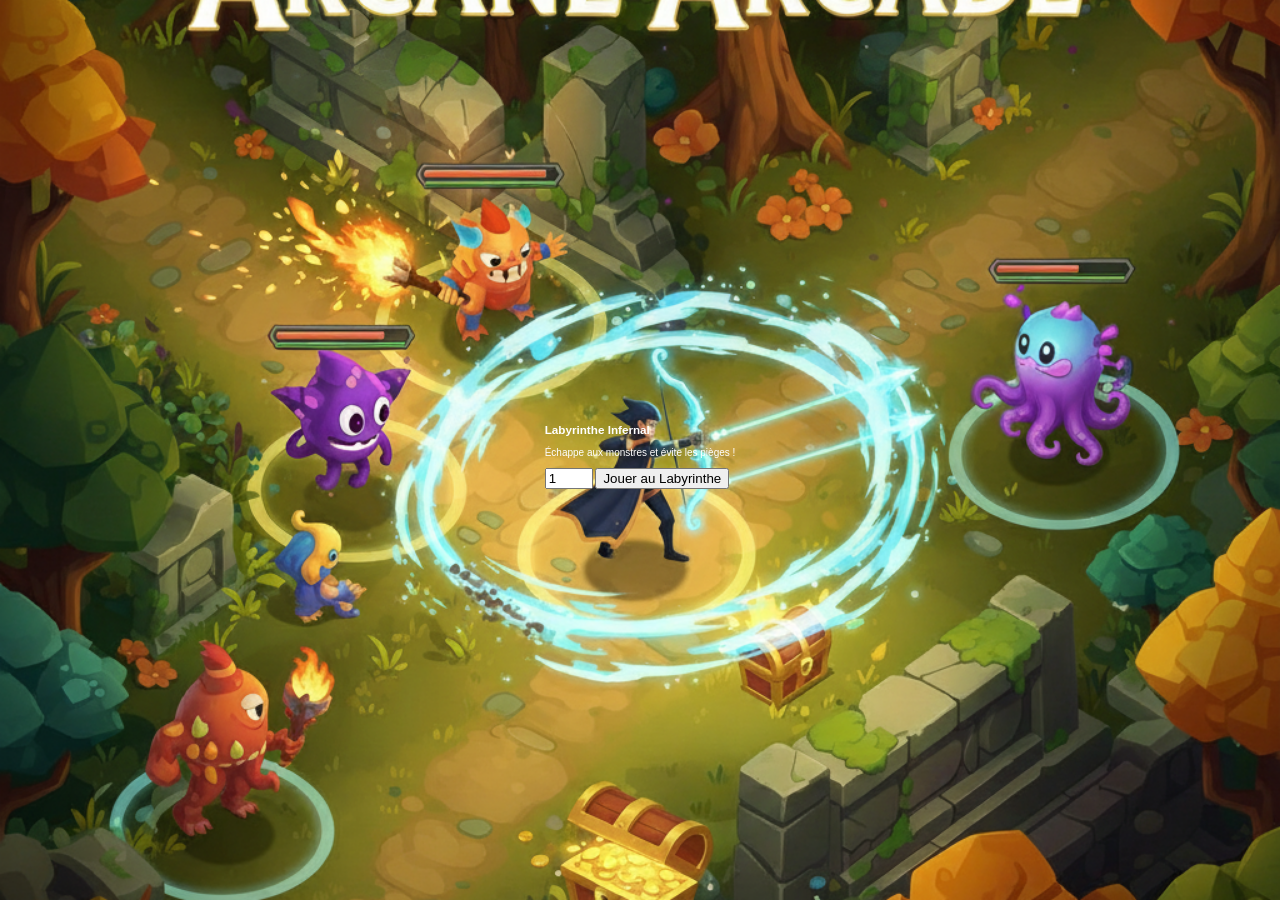
==== main.html @ 2608ca6f "attente du site" ====
<!doctype html>
<html lang="fr">
  <head>
    <meta charset="utf-8" />
    <meta name="viewport" content="width=device-width" />
    <title>Ma page de test</title>
    <link rel="stylesheet" href="styles/styles.css" />
    <link rel="preconnect" href="https://fonts.googleapis.com" />
    <link rel="preconnect" href="https://fonts.gstatic.com" crossorigin />
    <link
      href="https://fonts.googleapis.com/css2?family=Roboto:ital,wght@0,100..900;1,100..900&display=swap"
      rel="stylesheet"
    />
  </head>
  <body>
    <div id="ecran-accueil">
      <div class="menu-selection">
        <div class="carte-jeu">
          <h3>Labyrinthe Infernal</h3>
          <p>Échappe aux monstres et évite les pièges !</p>
          <input type="number" id="input-niveaux" value="1" min="1" max="10" />
          <button id="btn-start">Jouer au Labyrinthe</button>
        </div>
      </div>
    </div>

    <div id="compteur" class="hidden"></div>
    <div id="labyrinthe" class="hidden"></div>

    <script src="scripts/main.js"></script>
  </body>
</html>
---- styles/styles.css ----
html {
  font-size: 10px;
  font-family: "Playfair Display", serif;
  /* On s'assure que la page prend toute la hauteur */
  height: 100%;
}

body {
  background-image: url("../images/affiche.png");
  background-size: cover;

  /* L'image reste centrée */
  background-position: center;

  /* L'image ne se répète pas (pas de mosaïque) */
  background-repeat: no-repeat;

  /* L'image reste fixe quand on scrolle (effet sympa) */
  background-attachment: fixed;

  /* --- 2. LA MISE EN PAGE --- */
  /* On enlève les marges et bordures pour le plein écran */
  margin: 0;
  padding: 0;
  width: 100%;
  height: 100%; /* Le corps prend toute la hauteur du html */

  /* --- 3. CENTRER LE TEXTE PAR DESSUS --- */
  display: flex; /* Active le mode flexible */
  flex-direction: column; /* Met les textes les uns sous les autres */
  justify-content: center; /* Monte verticalement */
  align-items: center; /* Centre horizontalement */
  min-height: 100vh; /* Assure que le corps fait au moins la hauteur de l'écran */
  font-family: sans-serif;
  color: white; /* Texte en blanc pour être lisible sur l'image */
  position: relative;
  overflow: hidden;
}
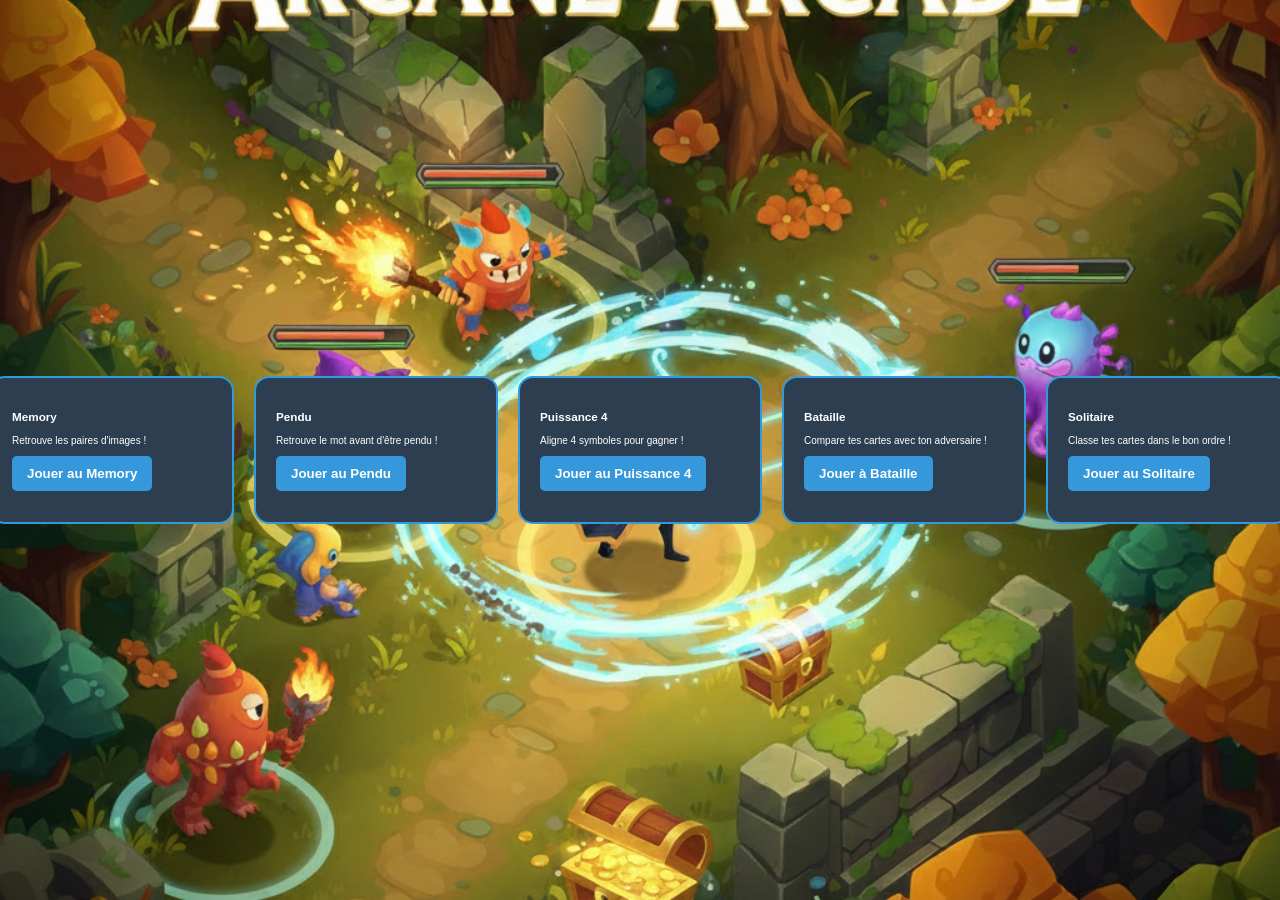
==== commit 956e2b36: "Correction du chemin du fichier CSS et ajout de nouveaux jeux dans le menu" ====
--- a/main.html
+++ b/main.html
@@ -4,7 +4,7 @@
     <meta charset="utf-8" />
     <meta name="viewport" content="width=device-width" />
     <title>Ma page de test</title>
-    <link rel="stylesheet" href="styles/styles.css" />
+    <link rel="stylesheet" href="styles/style.css" />
     <link rel="preconnect" href="https://fonts.googleapis.com" />
     <link rel="preconnect" href="https://fonts.gstatic.com" crossorigin />
     <link
@@ -18,8 +18,57 @@
         <div class="carte-jeu">
           <h3>Labyrinthe Infernal</h3>
           <p>Échappe aux monstres et évite les pièges !</p>
-          <input type="number" id="input-niveaux" value="1" min="1" max="10" />
           <button id="btn-start">Jouer au Labyrinthe</button>
+        </div>
+        <div class="carte-jeu">
+          <h3>Morpion</h3>
+          <p>Aligne 3 symboles pour gagner !</p>
+          <button id="btn-morpion">Jouer au Morpion</button>
+        </div>
+        <div class="carte-jeu">
+          <h3>Snake</h3>
+          <p>Mange les pommes et ne te mords pas la queue !</p>
+          <button id="btn-snake">Jouer à Snake</button>
+        </div>
+        <div class="carte-jeu">
+          <h3>Memory</h3>
+          <p>Retrouve les paires d'images !</p>
+          <button id="btn-memory">Jouer au Memory</button>
+        </div>
+        <div class="carte-jeu">
+          <h3>Pendu</h3>
+          <p>Retrouve le mot avant d'être pendu !</p>
+          <button id="btn-pendu">Jouer au Pendu</button>
+        </div>
+        <div class="carte-jeu">
+          <h3>Puissance 4</h3>
+          <p>Aligne 4 symboles pour gagner !</p>
+          <button id="btn-puissance4">Jouer au Puissance 4</button>
+        </div>
+        <div class="carte-jeu">
+          <h3>Bataille</h3>
+          <p>Compare tes cartes avec ton adversaire !</p>
+          <button id="btn-bataille">Jouer à Bataille</button>
+        </div>
+        <div class="carte-jeu">
+          <h3>Solitaire</h3>
+          <p>Classe tes cartes dans le bon ordre !</p>
+          <button id="btn-solitaire">Jouer au Solitaire</button>
+        </div>
+        <div class="carte-jeu">
+          <h3>Mastermind</h3>
+          <p>Devine la combinaison secrète !</p>
+          <button id="btn-mastermind">Jouer au Mastermind</button>
+        </div>
+        <div class="carte-jeu">
+          <h3>Simon</h3>
+          <p>Reproduis la séquence de couleurs !</p>
+          <button id="btn-simon">Jouer à Simon</button>
+        </div>
+        <div class="carte-jeu">
+          <h3>Robot Maze</h3>
+          <p>Navigue dans le labyrinthe avec ton robot !</p>
+          <button id="btn-robot-maze">Jouer au Robot Maze</button>
         </div>
       </div>
     </div>
@@ -27,6 +76,6 @@
     <div id="compteur" class="hidden"></div>
     <div id="labyrinthe" class="hidden"></div>
 
-    <script src="scripts/main.js"></script>
+    <script src="scripts/script.js"></script>
   </body>
 </html>
--- a/styles/style.css
+++ b/styles/style.css
@@ -0,0 +1,217 @@
+html {
+  font-size: 10px;
+  font-family: "Playfair Display", serif;
+  /* On s'assure que la page prend toute la hauteur */
+  height: 100%;
+}
+
+body {
+  background-image: url("../images/affiche.png");
+  background-size: cover;
+  background-position: center;
+  background-repeat: no-repeat;
+  background-attachment: fixed;
+  margin: 0;
+  padding: 0;
+  width: 100%;
+  height: 100%; /* Le corps prend toute la hauteur du html */
+  display: flex; /* Active le mode flexible */
+  flex-direction: column; /* Met les textes les uns sous les autres */
+  justify-content: center; /* Monte verticalement */
+  align-items: center; /* Centre horizontalement */
+  min-height: 100vh; /* Assure que le corps fait au moins la hauteur de l'écran */
+  font-family: sans-serif;
+  color: white; /* Texte en blanc pour être lisible sur l'image */
+  position: relative;
+  overflow: hidden;
+}
+
+.bts-start {
+  position: absolute;
+  bottom: 20%;
+  left: 50%;
+  transform: translateX(-50%);
+  font-size: 24px;
+  font-weight: bold;
+  padding: 10px 20px;
+  background-color: green;
+  color: white;
+  border: none;
+  border-radius: 5px;
+  cursor: pointer;
+  text-decoration: none;
+  display: inline-block;
+  margin-top: 20px;
+  box-shadow: 2px 2px 5px rgba(0, 0, 0, 0.3);
+}
+.bts-start:hover {
+  background-color: darkgreen;
+  transform: translateX(-50%) scale(1.1); /* Garde le centrage tout en grossissant */
+}
+@keyframes flottement {
+  0% {
+    transform: translateX(-50%) translateY(0);
+  }
+  50% {
+    transform: translateX(-50%) translateY(-10px);
+  }
+  100% {
+    transform: translateX(-50%) translateY(0);
+  }
+}
+
+.bts-start {
+  animation: flottement 2s infinite ease-in-out;
+}
+.hidden {
+  display: none !important;
+}
+#labyrinthe {
+  display: grid;
+  grid-template-columns: repeat(10, 40px); /* 10 colonnes de 40px */
+  grid-template-rows: repeat(10, 40px); /* 10 lignes de 40px */
+  background-color: #333;
+  border: 5px solid #000;
+  width: fit-content;
+  margin: 20px auto;
+  position: relative;
+  max-width: 95vw;
+  max-height: 80vh;
+  overflow: auto;
+}
+
+.mur {
+  background-color: #2c3e50;
+}
+.chemin {
+  background-color: #ecf0f1;
+}
+.sortie {
+  background-color: #2ecc71;
+}
+
+.joueur {
+  background-color: #ff9500;
+  border-radius: 50%;
+  width: 60%;
+  aspect-ratio: 1 / 1;
+  box-shadow: 0 0 6px gold;
+}
+.chemin,
+.mur,
+.sortie,
+.piege-cache,
+.piege-visible,
+.ennemi {
+  display: flex;
+  justify-content: center;
+  align-items: center;
+}
+.config-jeu {
+  margin-bottom: 20px;
+  background: rgba(0, 0, 0, 0.5);
+  padding: 15px;
+  border-radius: 8px;
+  font-size: 1.8rem;
+}
+
+#input-niveaux {
+  width: 60px;
+  padding: 5px;
+  border-radius: 4px;
+  border: none;
+  font-size: 1.6rem;
+  text-align: center;
+  margin-left: 10px;
+}
+
+#compteur {
+  position: absolute;
+  bottom: 10%;
+  left: 50%;
+  transform: translateX(-50%);
+  background: rgba(0, 128, 0, 0.8);
+  padding: 10px 20px;
+  border-radius: 20px;
+  font-size: 2rem;
+  font-weight: bold;
+  z-index: 100;
+}
+
+@keyframes pulsePiege {
+  from {
+    opacity: 0.7;
+  }
+  to {
+    opacity: 1;
+  }
+}
+#labyrinthe div {
+  display: flex;
+  justify-content: center;
+  align-items: center;
+  overflow: hidden;
+}
+
+/* Animation de tremblement */
+.shake {
+  animation: shakeAnim 0.4s;
+}
+@keyframes shakeAnim {
+  0%,
+  100% {
+    transform: translate(0, 0);
+  }
+  25% {
+    transform: translate(4px, 4px);
+  }
+  50% {
+    transform: translate(-4px, -4px);
+  }
+  75% {
+    transform: translate(4px, -4px);
+  }
+}
+.ennemi {
+  background-color: #9b59b6; /* Violet */
+  border-radius: 50%; /* Ils sont ronds */
+  border: 2px solid #8e44ad;
+  box-sizing: border-box;
+}
+.vide {
+  background-color: black;
+}
+.menu-selection {
+  display: flex;
+  gap: 20px;
+  justify-content: center;
+  padding: 20px;
+}
+
+.carte-jeu {
+  background: #2c3e50;
+  padding: 20px;
+  border-radius: 15px;
+  border: 2px solid #3498db;
+  width: 200px;
+  transition: transform 0.3s;
+}
+
+.carte-jeu:hover {
+  transform: scale(1.05);
+}
+
+.carte-jeu.futur {
+  opacity: 0.5;
+  border-color: #7f8c8d;
+}
+
+button {
+  cursor: pointer;
+  padding: 10px 15px;
+  background: #3498db;
+  border: none;
+  color: white;
+  border-radius: 5px;
+  font-weight: bold;
+}
